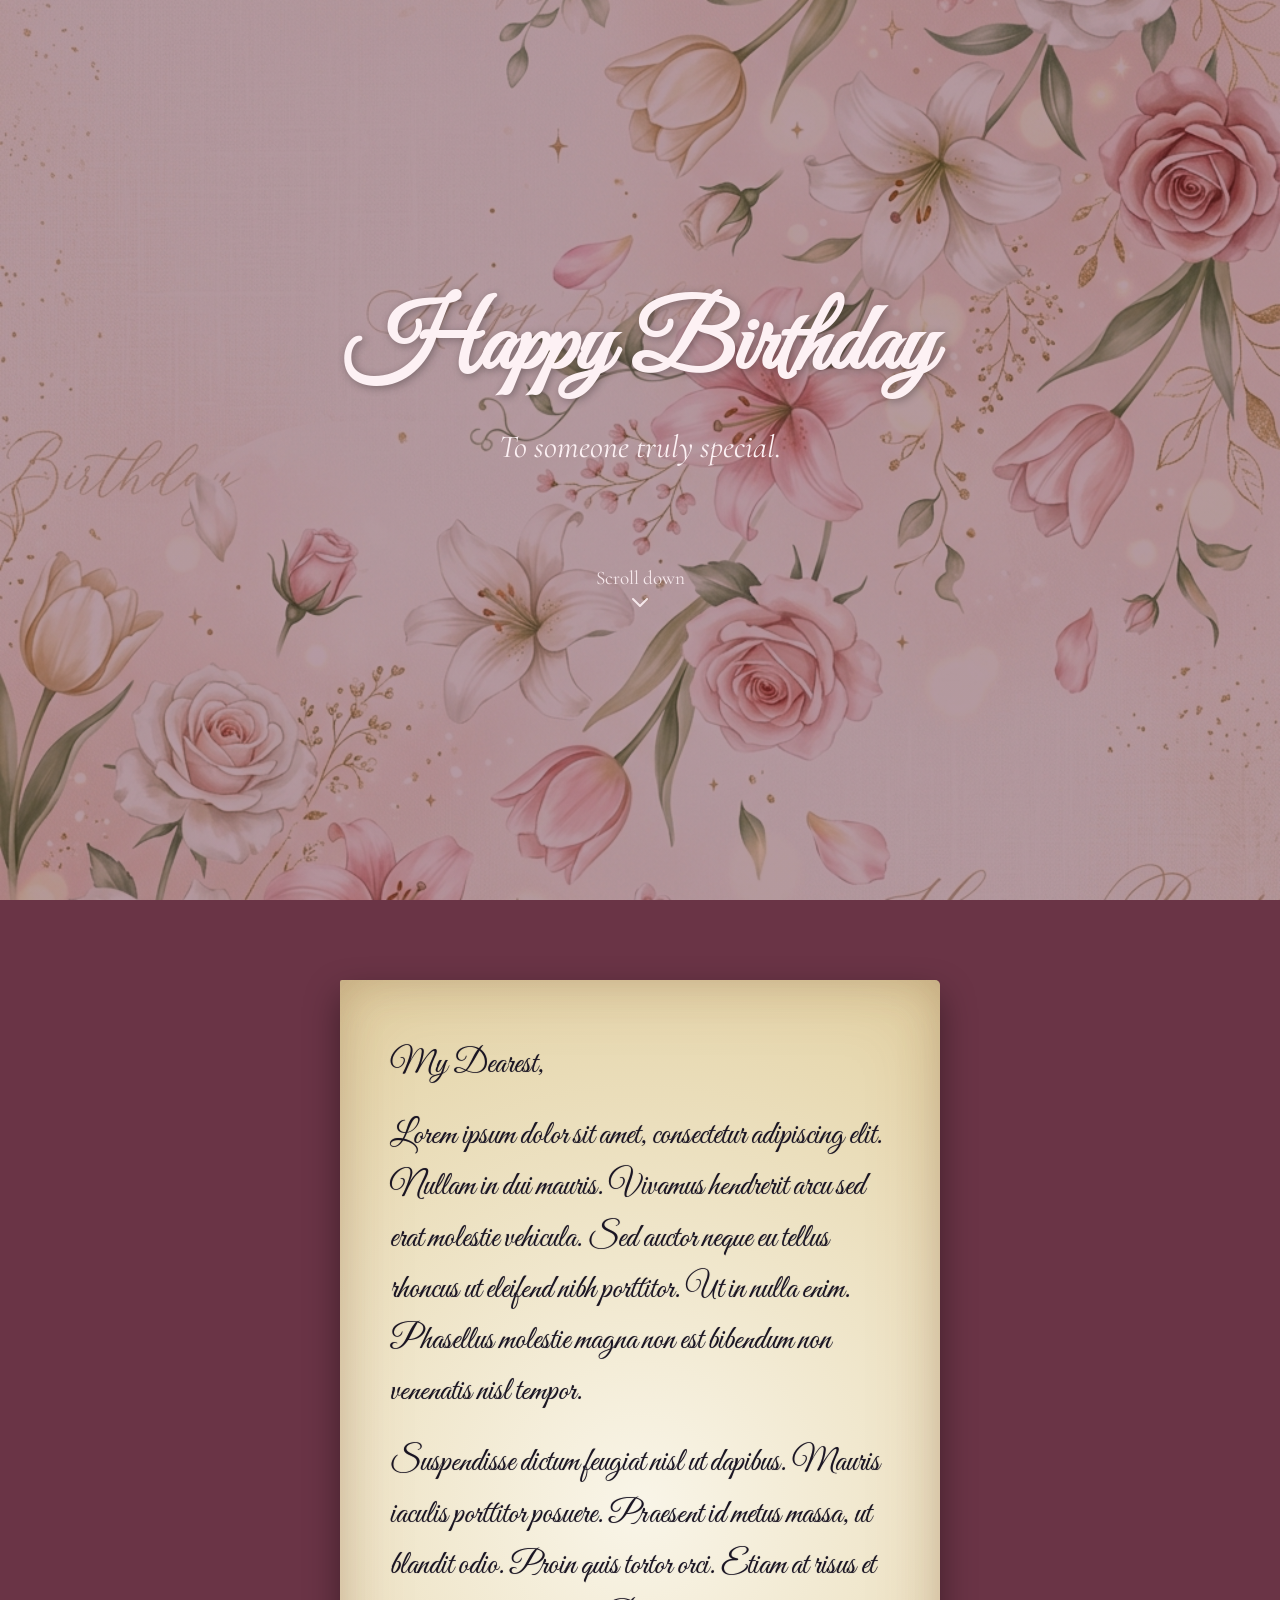
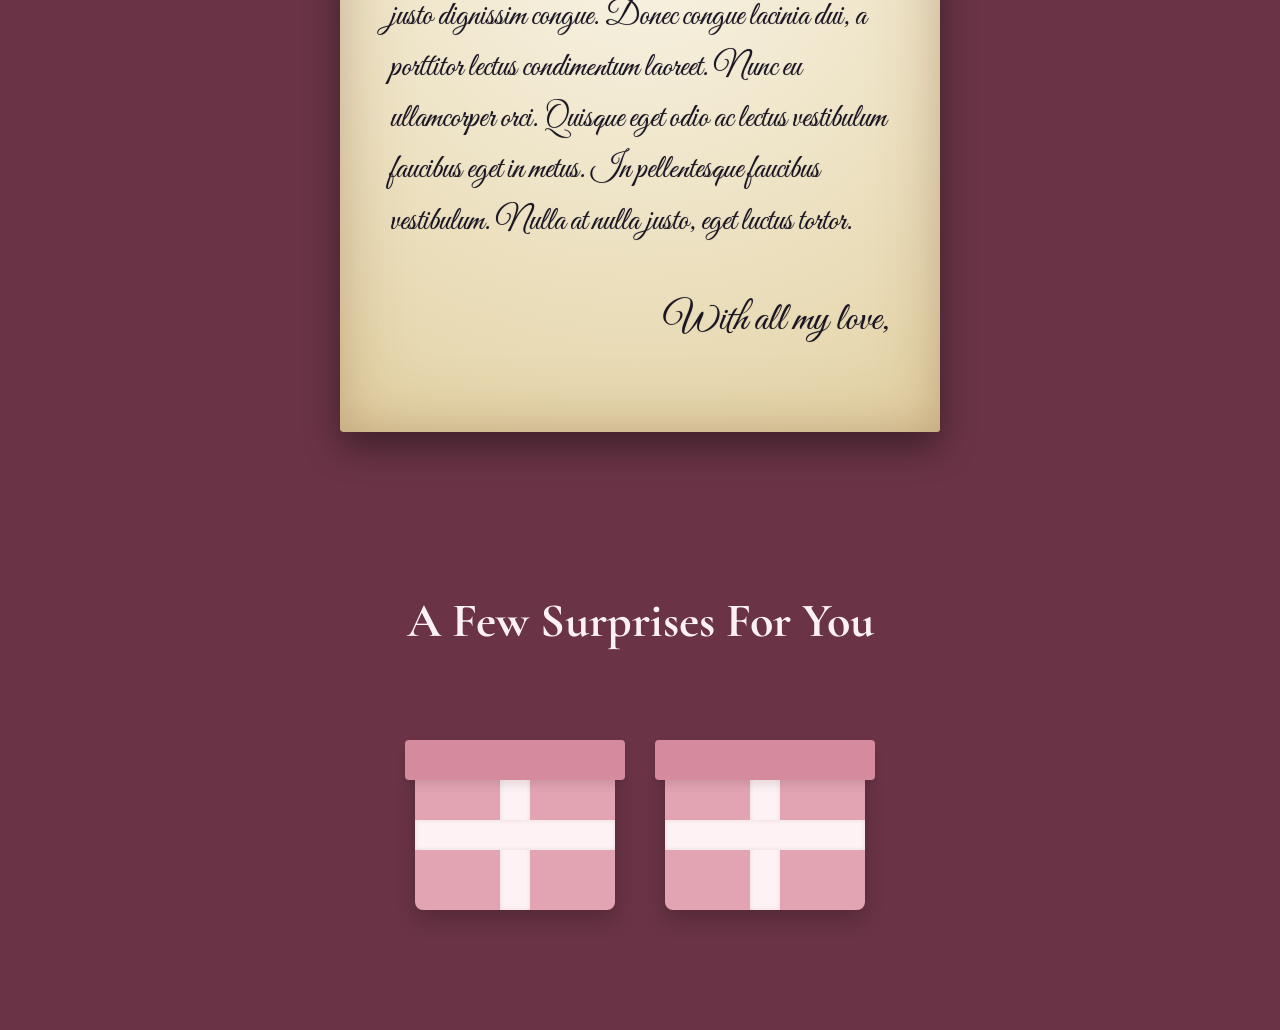
==== celebration.html @ cc7b5d14 "upload" ====
<!DOCTYPE html>
<html lang="en">
<head>
    <meta charset="UTF-8">
    <meta name="viewport" content="width=device-width, initial-scale=1.0">
    <title>Happy Birthday!</title>
    <link rel="preconnect" href="https://fonts.googleapis.com">
    <link rel="preconnect" href="https://fonts.gstatic.com" crossorigin>
    <link href="https://fonts.googleapis.com/css2?family=Cormorant+Garamond:ital,wght@0,300;0,400;0,500;0,600;0,700;1,400&family=Great+Vibes&family=Lora:ital,wght@0,400..700;1,400..700&display=swap" rel="stylesheet">
    <link rel="stylesheet" href="css/styles.css">
    <link rel="stylesheet" href="css/celebration.css">
</head>
<body class="celebration-body">
    <!-- Flowers Container -->
    <div id="flowers-container"></div>

    <!-- Balloons Container -->
    <div id="balloons-container"></div>

    <main class="celebration-container">
        <!-- Hero Section -->
        <header class="hero-section">
            <h1 class="hero-title">Happy Birthday</h1>
            <p class="hero-subtitle">To someone truly special.</p>
            <div class="scroll-indicator">
                <span>Scroll down</span>
                <svg width="24" height="24" viewBox="0 0 24 24" fill="none" xmlns="http://www.w3.org/2000/svg">
                    <path d="M19 9L12 16L5 9" stroke="currentColor" stroke-width="2" stroke-linecap="round" stroke-linejoin="round"/>
                </svg>
            </div>
        </header>

        <!-- Letter Section -->
        <section class="letter-section fade-in-section">
            <div class="letter-paper">
                <p>My Dearest,</p>
                <p>Lorem ipsum dolor sit amet, consectetur adipiscing elit. Nullam in dui mauris. Vivamus hendrerit arcu sed erat molestie vehicula. Sed auctor neque eu tellus rhoncus ut eleifend nibh porttitor. Ut in nulla enim. Phasellus molestie magna non est bibendum non venenatis nisl tempor.</p>
                <p>Suspendisse dictum feugiat nisl ut dapibus. Mauris iaculis porttitor posuere. Praesent id metus massa, ut blandit odio. Proin quis tortor orci. Etiam at risus et justo dignissim congue. Donec congue lacinia dui, a porttitor lectus condimentum laoreet. Nunc eu ullamcorper orci. Quisque eget odio ac lectus vestibulum faucibus eget in metus. In pellentesque faucibus vestibulum. Nulla at nulla justo, eget luctus tortor.</p>
                <p class="signature">With all my love,</p>
            </div>
        </section>

        <!-- Gifts Section -->
        <section class="gifts-section fade-in-section">
            <h2 class="gifts-title">A Few Surprises For You</h2>
            <div class="gifts-grid">
                <div class="gift-box" data-gift="1">
                    <div class="gift-lid"></div>
                    <div class="gift-body">
                        <div class="gift-ribbon-vertical"></div>
                        <div class="gift-ribbon-horizontal"></div>
                    </div>
                    <div class="gift-content">
                        <p>A special message for you.</p>
                    </div>
                </div>

                <div class="gift-box" data-gift="2">
                    <div class="gift-lid"></div>
                    <div class="gift-body">
                        <div class="gift-ribbon-vertical"></div>
                        <div class="gift-ribbon-horizontal"></div>
                    </div>
                    <div class="gift-content">
                        <p>Another special surprise just for you.</p>
                    </div>
                </div>
            </div>
        </section>
    </main>

    <!-- Video Modal -->
    <div id="video-modal" class="video-modal hidden">
        <div class="video-modal-content">
            <button id="close-video-btn" class="close-video-btn">&times;</button>
            <video id="modal-video" controls>
                <source src="" type="video/mp4">
                Your browser does not support the video tag.
            </video>
        </div>
    </div>

    <script src="js/celebration.js"></script>
</body>
</html>
---- css/styles.css ----
:root {
    --color-bg-base: #7E3A4E;
    --color-glass: rgba(255, 240, 245, 0.45);
    --color-glass-border: rgba(255, 255, 255, 0.6);
    --color-glass-shadow: rgba(0, 0, 0, 0.2);
    
    --color-key-bg: #F9E4EB;
    --color-key-text: #4A1525;
    --color-key-shadow: rgba(126, 58, 78, 0.4);
    
    --color-text-dark: #3b111d;
    --color-text-light: #FDF1F4;

    --font-heading: 'Cormorant Garamond', serif;
    --font-accent: 'Great Vibes', cursive;
    --font-body: 'Lora', serif;
}

* {
    margin: 0;
    padding: 0;
    box-sizing: border-box;
}

body {
    background-color: var(--color-bg-base);
    background-image: url('../assets/floral_background.png');
    background-size: cover;
    background-position: center;
    background-repeat: no-repeat;
    font-family: var(--font-body);
    min-height: 100vh;
    display: flex;
    justify-content: center;
    align-items: center;
    overflow: hidden;
}

.landing-container {
    display: flex;
    justify-content: center;
    align-items: center;
    width: 100%;
    height: 100%;
    padding: 20px;
}

.keypad-card {
    background: var(--color-glass);
    backdrop-filter: blur(16px);
    -webkit-backdrop-filter: blur(16px);
    border: 1px solid var(--color-glass-border);
    border-radius: 32px;
    padding: 40px 30px;
    box-shadow: 0 10px 40px var(--color-glass-shadow);
    display: flex;
    flex-direction: column;
    align-items: center;
    width: 100%;
    max-width: 380px;
    animation: fadeIn 1s ease-out;
}

.prompt-text {
    font-family: var(--font-heading);
    font-size: 1.8rem;
    color: var(--color-text-dark);
    margin-bottom: 30px;
    text-align: center;
    font-weight: 500;
}

.passcode-dots {
    display: flex;
    gap: 15px;
    margin-bottom: 30px;
}

.dot {
    width: 20px;
    height: 20px;
    border-radius: 50%;
    background-color: rgba(255, 255, 255, 0.5);
    box-shadow: inset 0 2px 4px rgba(0,0,0,0.1);
    transition: all 0.3s ease;
}

.dot.filled {
    background-color: var(--color-key-text);
    box-shadow: 0 0 10px rgba(74, 21, 37, 0.5);
}

.dot.error {
    animation: shake 0.4s ease-in-out;
    background-color: #d9534f;
}

.keypad-grid {
    display: grid;
    grid-template-columns: repeat(3, 1fr);
    gap: 20px;
    margin-bottom: 40px;
}

.key {
    width: 60px;
    height: 60px;
    border-radius: 50%;
    border: none;
    background-color: var(--color-key-bg);
    color: var(--color-key-text);
    font-family: var(--font-heading);
    font-size: 1.8rem;
    font-weight: 600;
    cursor: pointer;
    box-shadow: 0 4px 10px var(--color-key-shadow), inset 0 2px 5px rgba(255,255,255,0.8);
    transition: transform 0.1s ease, box-shadow 0.1s ease;
    display: flex;
    justify-content: center;
    align-items: center;
}

.key:active {
    transform: scale(0.95);
    box-shadow: 0 2px 5px var(--color-key-shadow), inset 0 4px 8px rgba(0,0,0,0.1);
}

.action-key {
    width: 60px;
    height: 60px;
    border: none;
    background: transparent;
    color: var(--color-text-dark);
    cursor: pointer;
    display: flex;
    justify-content: center;
    align-items: center;
    transition: transform 0.1s ease;
}

.action-key:active {
    transform: scale(0.9);
}

.empty-key {
    width: 60px;
    height: 60px;
}

.unlock-btn {
    background: linear-gradient(135deg, #e6b9c6, #d4a0b2);
    border: 1px solid rgba(255, 255, 255, 0.5);
    border-radius: 30px;
    padding: 15px 30px;
    cursor: pointer;
    box-shadow: 0 5px 15px rgba(0,0,0,0.15);
    transition: all 0.3s ease;
    width: 100%;
}

.unlock-btn:hover {
    transform: translateY(-2px);
    box-shadow: 0 8px 20px rgba(0,0,0,0.2);
}

.unlock-btn:active {
    transform: translateY(1px);
    box-shadow: 0 3px 10px rgba(0,0,0,0.1);
}

.unlock-text {
    font-family: var(--font-heading);
    text-transform: uppercase;
    letter-spacing: 1.5px;
    font-size: 1.1rem;
    color: var(--color-text-dark);
    font-weight: 600;
}

/* Animations */
@keyframes fadeIn {
    from { opacity: 0; transform: translateY(20px); }
    to { opacity: 1; transform: translateY(0); }
}

@keyframes shake {
    0%, 100% { transform: translateX(0); }
    25% { transform: translateX(-5px); }
    50% { transform: translateX(5px); }
    75% { transform: translateX(-5px); }
}

/* Responsive for landing page */
@media (max-width: 480px) {
    .keypad-card {
        padding: 30px 20px;
        max-width: 320px;
    }
    .prompt-text {
        font-size: 1.5rem;
        margin-bottom: 20px;
    }
    .keypad-grid {
        gap: 15px;
        margin-bottom: 30px;
    }
    .key, .action-key, .empty-key {
        width: 50px;
        height: 50px;
        font-size: 1.5rem;
    }
    .unlock-btn {
        padding: 12px 20px;
    }
    .unlock-text {
        font-size: 0.95rem;
    }
}
---- css/celebration.css ----
.celebration-body {
    background-color: #6a3446; /* Deeper soft pink fallback */
    background-image: none; /* Crucial: Overrides the transparent floral background from styles.css */
    overflow-y: auto;
    scroll-behavior: smooth;
    display: block;
}

#flowers-container {
    position: fixed;
    top: 0;
    left: 0;
    width: 100vw;
    height: 100vh;
    /* Add a deep, soft pink tint overlay using linear-gradient and multiply */
    background-image: linear-gradient(rgba(106, 52, 70, 0.5), rgba(106, 52, 70, 0.5)), url('../images/floral_bg.png');
    background-blend-mode: multiply;
    background-size: cover;
    background-position: center;
    background-repeat: no-repeat;
    pointer-events: none;
    z-index: 0;
}

#balloons-container {
    position: fixed;
    top: 0;
    left: 0;
    width: 100vw;
    height: 100vh;
    pointer-events: none;
    z-index: 1; /* Above flowers */
    overflow: hidden;
}

.balloon {
    position: absolute;
    bottom: -100px;
    border-radius: 50% 50% 50% 50% / 40% 40% 60% 60%;
    opacity: 0.8;
    animation: floatUp linear infinite;
}

.balloon::after {
    content: '';
    position: absolute;
    bottom: -8px;
    left: 50%;
    transform: translateX(-50%);
    border-left: 5px solid transparent;
    border-right: 5px solid transparent;
    border-bottom: 8px solid currentColor;
}

.balloon-string {
    position: absolute;
    bottom: -60px;
    left: 50%;
    width: 1px;
    height: 60px;
    background-color: rgba(255,255,255,0.4);
    transform-origin: top center;
    animation: sway 3s ease-in-out infinite alternate;
}

@keyframes floatUp {
    0% { transform: translateY(0) rotate(0deg); }
    100% { transform: translateY(-120vh) rotate(15deg); }
}

@keyframes sway {
    0% { transform: rotate(-5deg); }
    100% { transform: rotate(5deg); }
}

.celebration-container {
    position: relative;
    z-index: 1;
}

/* Hero Section */
.hero-section {
    height: 100vh;
    display: flex;
    flex-direction: column;
    justify-content: center;
    align-items: center;
    text-align: center;
    color: var(--color-text-light);
    padding: 20px;
}

.hero-title {
    font-family: var(--font-accent);
    font-size: 6rem;
    margin-bottom: 20px;
    text-shadow: 2px 2px 8px rgba(0,0,0,0.3);
    animation: fadeInDown 1.5s ease-out;
}

.hero-subtitle {
    font-family: var(--font-heading);
    font-size: 2rem;
    font-style: italic;
    opacity: 0.9;
    margin-bottom: 60px;
    animation: fadeInUp 1.5s ease-out 0.5s both;
}

.scroll-indicator {
    margin-top: 40px;
    display: flex;
    flex-direction: column;
    align-items: center;
    font-family: var(--font-heading);
    font-size: 1.2rem;
    color: var(--color-text-light);
    background-color: transparent;
    opacity: 0.9;
    animation: bounce 2s infinite;
    cursor: pointer;
    z-index: 10;
}

/* Letter Section */
.letter-section {
    padding: 80px 20px;
    display: flex;
    justify-content: center;
}

.letter-paper {
    background-color: #f4ecd8;
    background-image: radial-gradient(circle at 50% 50%, #f9f5e8 0%, #e3d2a4 100%);
    color: #1a1523; /* Deep dark ink color */
    max-width: 600px;
    padding: 60px 50px;
    border-radius: 2px 5px 3px 4px;
    box-shadow: 0 15px 35px rgba(0,0,0,0.4), inset 0 0 40px rgba(139, 115, 85, 0.3);
    font-family: var(--font-accent);
    font-size: 2rem;
    line-height: 1.6;
    position: relative;
    text-shadow: 0px 0px 1px rgba(26, 21, 35, 0.4); /* Ink bleed effect */
}

.letter-paper::before {
    content: '';
    position: absolute;
    top: 0; left: 0; right: 0; bottom: 0;
    box-shadow: inset 0px 0px 80px rgba(139, 69, 19, 0.15);
    pointer-events: none;
    border-radius: inherit;
}

.letter-paper p {
    margin-bottom: 20px;
}

.signature {
    margin-top: 40px;
    font-family: var(--font-accent);
    font-size: 2.5rem;
    text-align: right;
}

/* Gifts Section */
.gifts-section {
    padding: 80px 20px 120px;
    text-align: center;
}

.gifts-title {
    font-family: var(--font-heading);
    font-size: 3rem;
    color: var(--color-text-light);
    margin-bottom: 60px;
}

.gifts-grid {
    display: flex;
    justify-content: center;
    gap: 50px;
    flex-wrap: wrap;
}

.gift-box {
    position: relative;
    width: 200px;
    height: 200px;
    cursor: pointer;
    perspective: 1000px;
    transition: transform 0.3s;
}

.gift-box:hover {
    transform: scale(1.05);
}

.gift-body {
    position: absolute;
    bottom: 0;
    width: 100%;
    height: 150px;
    background-color: #E2A4B3;
    border-radius: 8px;
    box-shadow: 0 10px 20px rgba(0,0,0,0.2);
    overflow: hidden;
    transition: transform 0.5s cubic-bezier(0.4, 0, 0.2, 1);
}

.gift-lid {
    position: absolute;
    top: 30px;
    left: -10px;
    width: 220px;
    height: 40px;
    background-color: #D68A9D;
    border-radius: 4px;
    box-shadow: 0 5px 10px rgba(0,0,0,0.1);
    z-index: 2;
    transition: transform 0.5s cubic-bezier(0.4, 0, 0.2, 1);
    transform-origin: center right;
}

.gift-ribbon-vertical {
    position: absolute;
    left: 50%;
    transform: translateX(-50%);
    width: 30px;
    height: 100%;
    background-color: #FFF2F5;
    box-shadow: inset 0 0 5px rgba(0,0,0,0.1);
}

.gift-ribbon-horizontal {
    position: absolute;
    top: 50%;
    transform: translateY(-50%);
    width: 100%;
    height: 30px;
    background-color: #FFF2F5;
    box-shadow: inset 0 0 5px rgba(0,0,0,0.1);
}

.gift-content {
    position: absolute;
    bottom: 0;
    width: 100%;
    height: 150px;
    background-color: rgba(255, 255, 255, 0.95);
    border-radius: 8px;
    display: flex;
    justify-content: center;
    align-items: center;
    padding: 20px;
    box-sizing: border-box;
    opacity: 0;
    transform: translateY(20px);
    transition: all 0.4s ease;
    z-index: 0;
    color: var(--color-text-dark);
    font-family: var(--font-heading);
    font-size: 1.2rem;
    box-shadow: 0 10px 20px rgba(0,0,0,0.2);
}

/* Open State */
.gift-box.open .gift-lid {
    transform: translateY(-40px) rotate(-15deg);
    opacity: 0;
}

.gift-box.open .gift-body {
    transform: scaleY(0.5);
    opacity: 0;
}

.gift-box.open .gift-content {
    opacity: 1;
    transform: translateY(0);
    z-index: 3;
}

/* Animations */
@keyframes fadeInDown {
    from { opacity: 0; transform: translateY(-30px); }
    to { opacity: 1; transform: translateY(0); }
}

@keyframes fadeInUp {
    from { opacity: 0; transform: translateY(30px); }
    to { opacity: 1; transform: translateY(0); }
}

@keyframes bounce {
    0%, 20%, 50%, 80%, 100% { transform: translateY(0); }
    40% { transform: translateY(-10px); }
    60% { transform: translateY(-5px); }
}

.fade-in-section {
    opacity: 0;
    transform: translateY(40px);
    transition: opacity 1s ease-out, transform 1s ease-out;
}

.fade-in-section.is-visible {
    opacity: 1;
    transform: none;
}

/* Responsive */
@media (max-width: 768px) {
    .hero-title {
        font-size: 4rem;
    }
    .letter-paper {
        padding: 30px;
    }
    .gifts-grid {
        flex-direction: column;
        align-items: center;
    }
}

@media (max-width: 480px) {
    .hero-section {
        min-height: 100vh;
        height: 100svh;
    }
    .hero-title {
        font-size: 3rem;
    }
    .hero-subtitle {
        font-size: 1.5rem;
    }
    .letter-section {
        padding: 40px 15px;
    }
    .letter-paper {
        padding: 40px 25px;
        font-size: 1.6rem;
    }
    .signature {
        font-size: 2rem;
        margin-top: 20px;
    }
    .gifts-section {
        padding: 40px 15px 80px;
    }
    .gifts-title {
        font-size: 2rem;
        margin-bottom: 40px;
    }
}

/* Video Modal */
.video-modal {
    position: fixed;
    top: 0;
    left: 0;
    width: 100vw;
    height: 100vh;
    background-color: rgba(0, 0, 0, 0.85);
    display: flex;
    justify-content: center;
    align-items: center;
    z-index: 1000;
    opacity: 0;
    pointer-events: none;
    transition: opacity 0.4s ease;
}

.video-modal:not(.hidden) {
    opacity: 1;
    pointer-events: auto;
}

.video-modal-content {
    position: relative;
    width: 90%;
    max-width: 800px;
    background: #000;
    border-radius: 12px;
    box-shadow: 0 15px 40px rgba(0,0,0,0.5);
    overflow: hidden;
    transform: scale(0.9);
    transition: transform 0.4s cubic-bezier(0.175, 0.885, 0.32, 1.275);
}

.video-modal:not(.hidden) .video-modal-content {
    transform: scale(1);
}

.close-video-btn {
    position: absolute;
    top: 15px;
    right: 20px;
    background: transparent;
    border: none;
    color: white;
    font-size: 2.5rem;
    line-height: 1;
    cursor: pointer;
    z-index: 10;
    transition: transform 0.2s;
    text-shadow: 0 2px 5px rgba(0,0,0,0.5);
}

.close-video-btn:hover {
    transform: scale(1.1);
}

#modal-video {
    width: 100%;
    max-height: 80vh;
    display: block;
    border-radius: 12px;
}
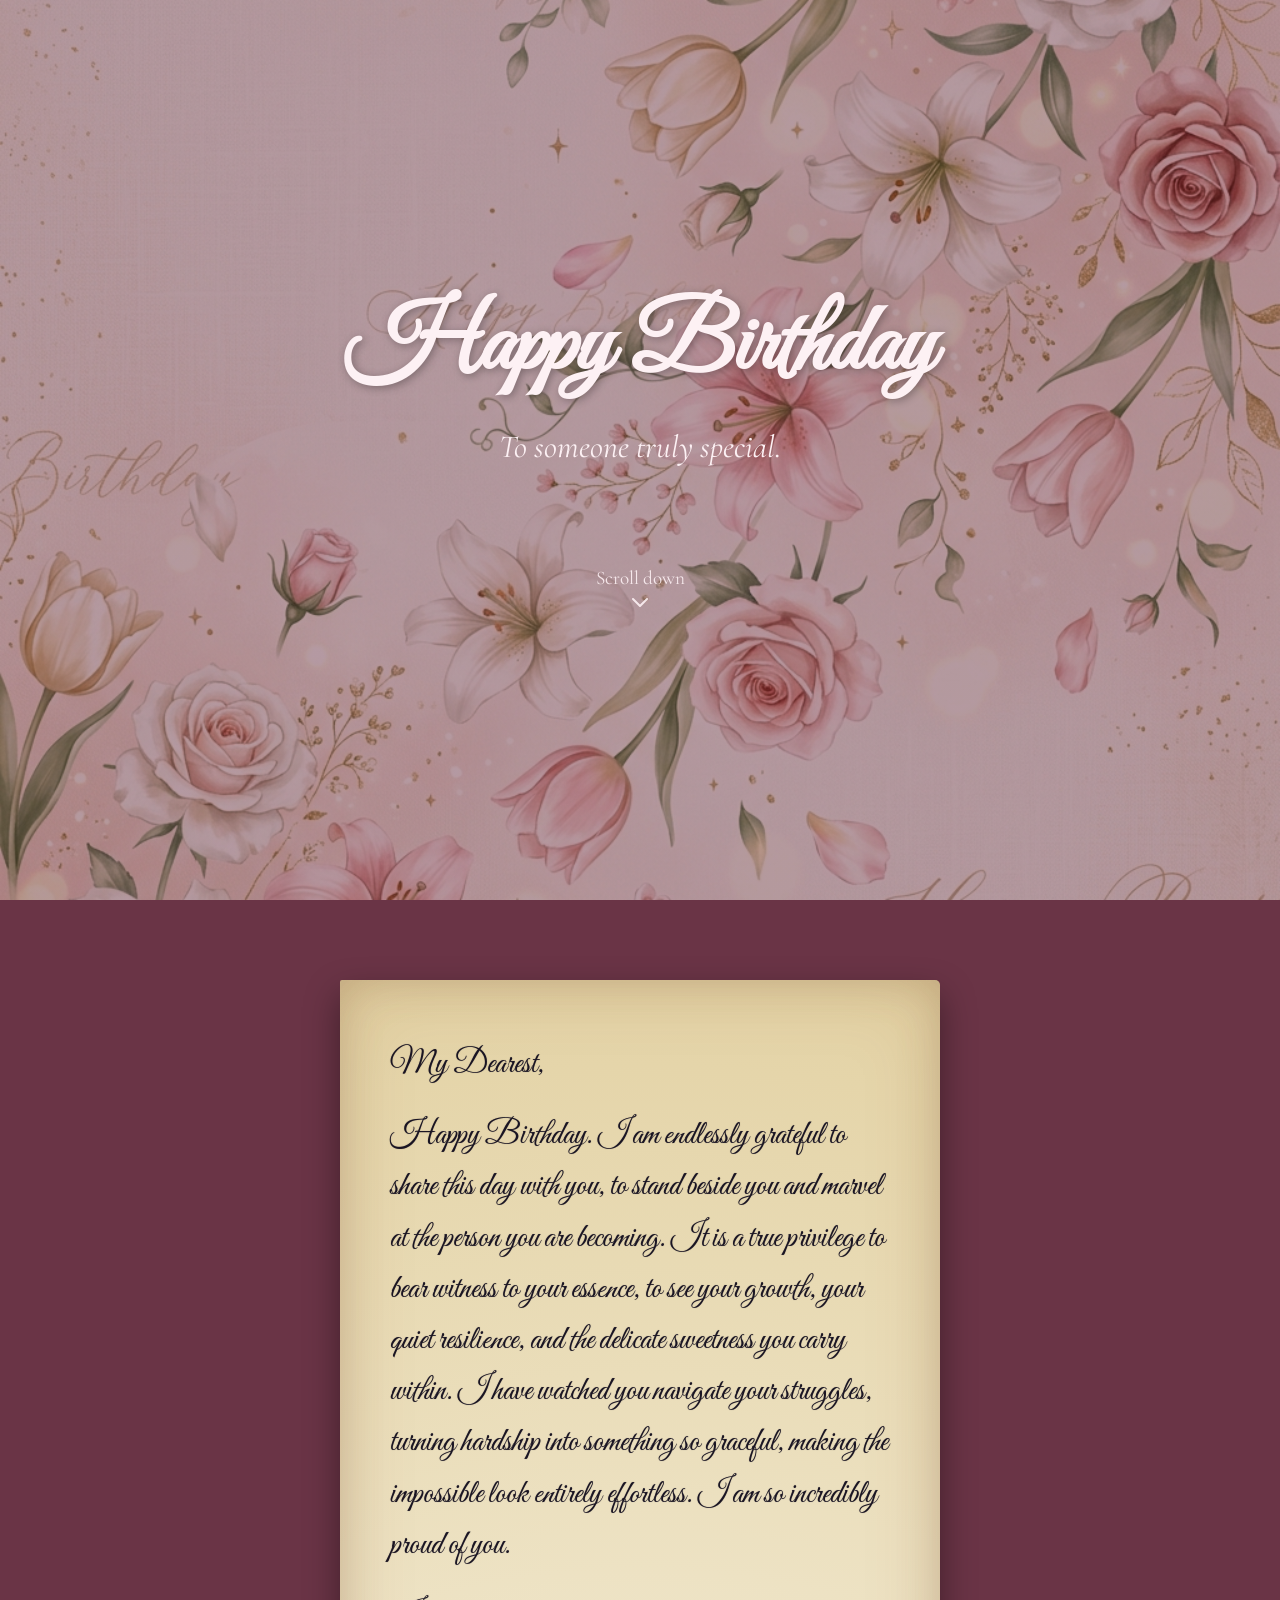
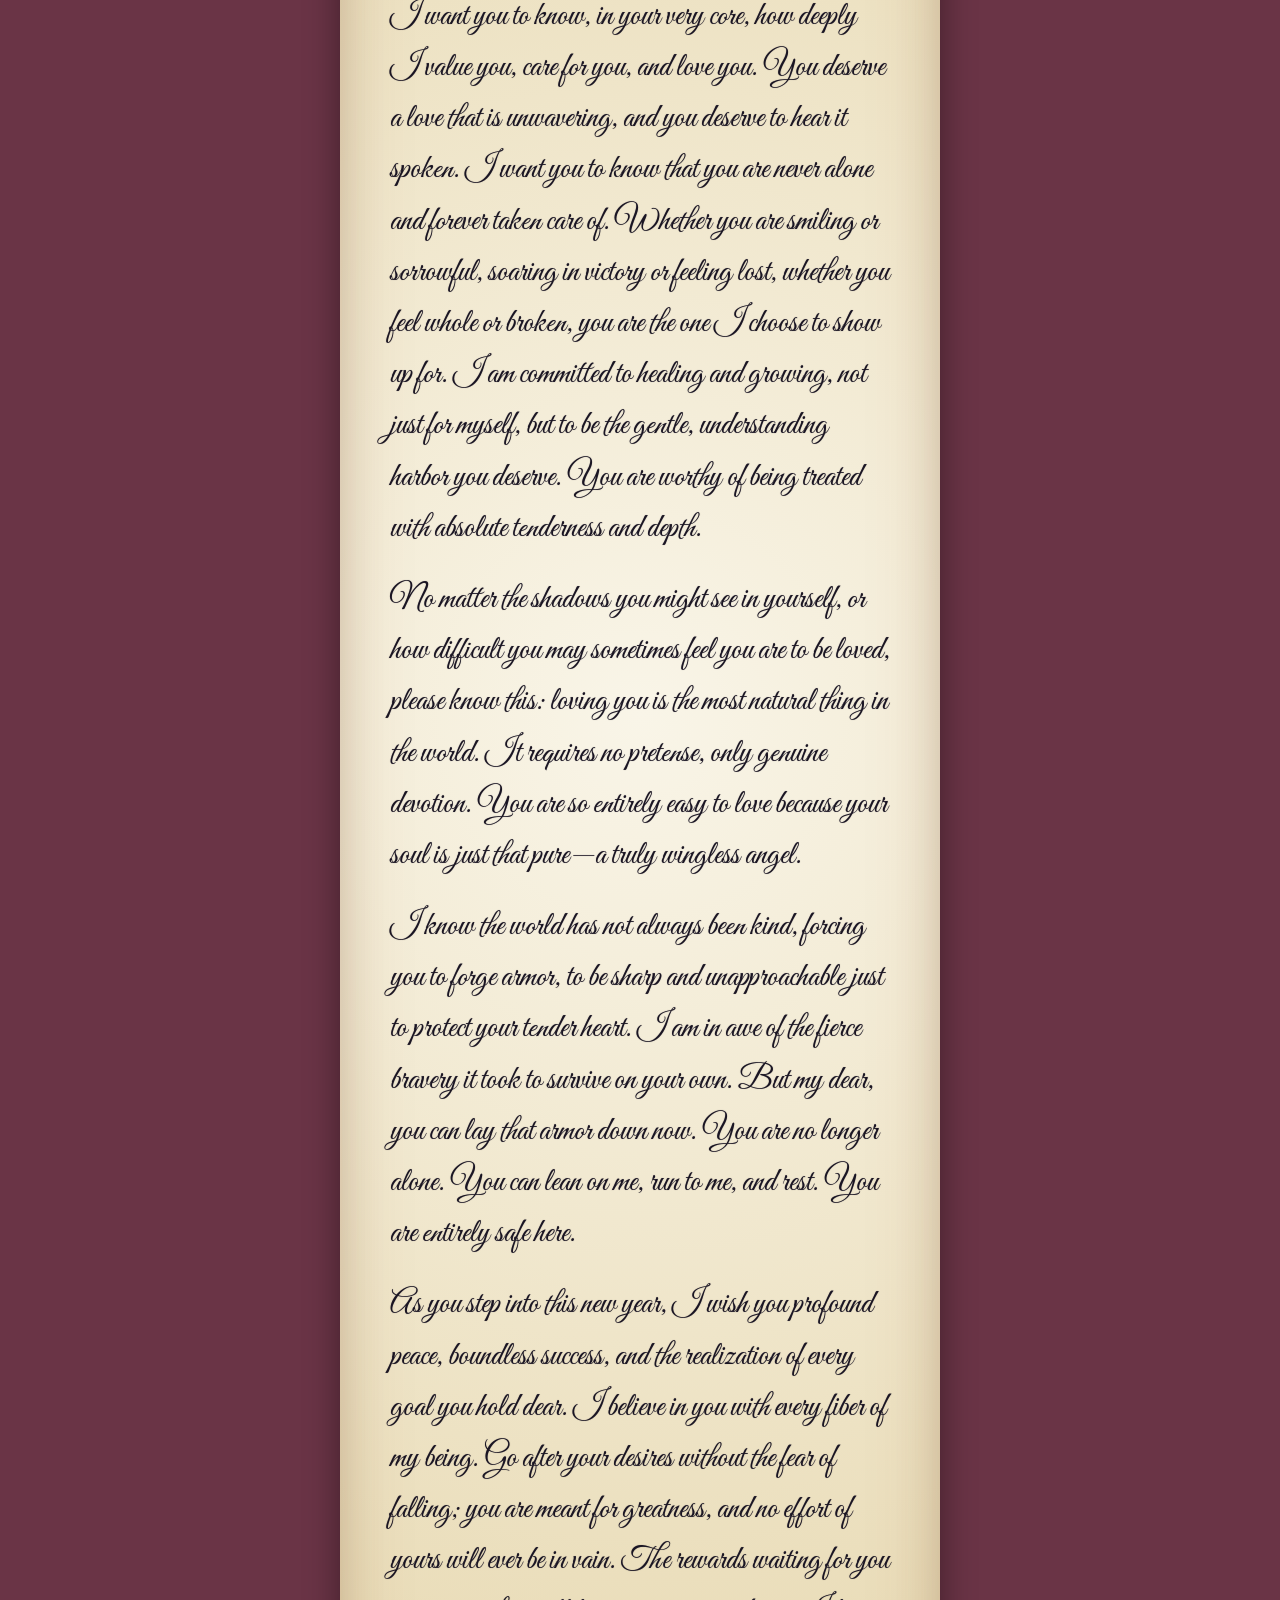
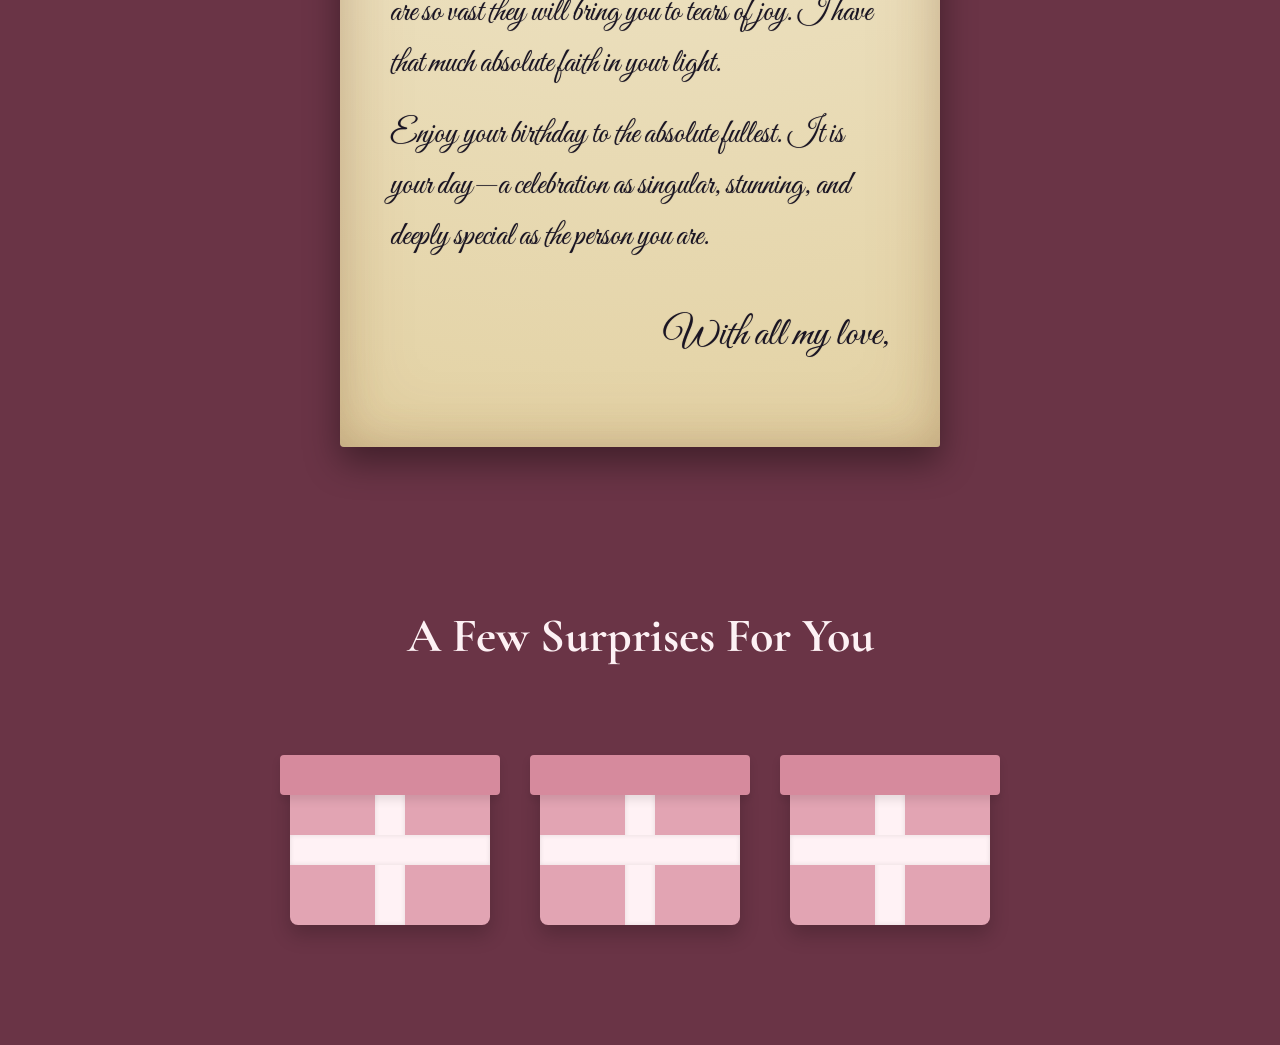
==== commit 2b1854d4: "added a letter and another gift" ====
--- a/celebration.html
+++ b/celebration.html
@@ -34,8 +34,12 @@
         <section class="letter-section fade-in-section">
             <div class="letter-paper">
                 <p>My Dearest,</p>
-                <p>Lorem ipsum dolor sit amet, consectetur adipiscing elit. Nullam in dui mauris. Vivamus hendrerit arcu sed erat molestie vehicula. Sed auctor neque eu tellus rhoncus ut eleifend nibh porttitor. Ut in nulla enim. Phasellus molestie magna non est bibendum non venenatis nisl tempor.</p>
-                <p>Suspendisse dictum feugiat nisl ut dapibus. Mauris iaculis porttitor posuere. Praesent id metus massa, ut blandit odio. Proin quis tortor orci. Etiam at risus et justo dignissim congue. Donec congue lacinia dui, a porttitor lectus condimentum laoreet. Nunc eu ullamcorper orci. Quisque eget odio ac lectus vestibulum faucibus eget in metus. In pellentesque faucibus vestibulum. Nulla at nulla justo, eget luctus tortor.</p>
+                <p>Happy Birthday. I am endlessly grateful to share this day with you, to stand beside you and marvel at the person you are becoming. It is a true privilege to bear witness to your essence, to see your growth, your quiet resilience, and the delicate sweetness you carry within. I have watched you navigate your struggles, turning hardship into something so graceful, making the impossible look entirely effortless. I am so incredibly proud of you.</p>
+                <p>I want you to know, in your very core, how deeply I value you, care for you, and love you. You deserve a love that is unwavering, and you deserve to hear it spoken. I want you to know that you are never alone and forever taken care of. Whether you are smiling or sorrowful, soaring in victory or feeling lost, whether you feel whole or broken, you are the one I choose to show up for. I am committed to healing and growing, not just for myself, but to be the gentle, understanding harbor you deserve. You are worthy of being treated with absolute tenderness and depth.</p>
+                <p>No matter the shadows you might see in yourself, or how difficult you may sometimes feel you are to be loved, please know this: loving you is the most natural thing in the world. It requires no pretense, only genuine devotion. You are so entirely easy to love because your soul is just that pure—a truly wingless angel.</p>
+                <p>I know the world has not always been kind, forcing you to forge armor, to be sharp and unapproachable just to protect your tender heart. I am in awe of the fierce bravery it took to survive on your own. But my dear, you can lay that armor down now. You are no longer alone. You can lean on me, run to me, and rest. You are entirely safe here.</p>
+                <p>As you step into this new year, I wish you profound peace, boundless success, and the realization of every goal you hold dear. I believe in you with every fiber of my being. Go after your desires without the fear of falling; you are meant for greatness, and no effort of yours will ever be in vain. The rewards waiting for you are so vast they will bring you to tears of joy. I have that much absolute faith in your light.</p>
+                <p>Enjoy your birthday to the absolute fullest. It is your day—a celebration as singular, stunning, and deeply special as the person you are.</p>
                 <p class="signature">With all my love,</p>
             </div>
         </section>
@@ -65,6 +69,17 @@
                         <p>Another special surprise just for you.</p>
                     </div>
                 </div>
+
+                <div class="gift-box" data-gift="3">
+                    <div class="gift-lid"></div>
+                    <div class="gift-body">
+                        <div class="gift-ribbon-vertical"></div>
+                        <div class="gift-ribbon-horizontal"></div>
+                    </div>
+                    <div class="gift-content">
+                        <p>A beautiful memory of Belle.</p>
+                    </div>
+                </div>
             </div>
         </section>
     </main>
